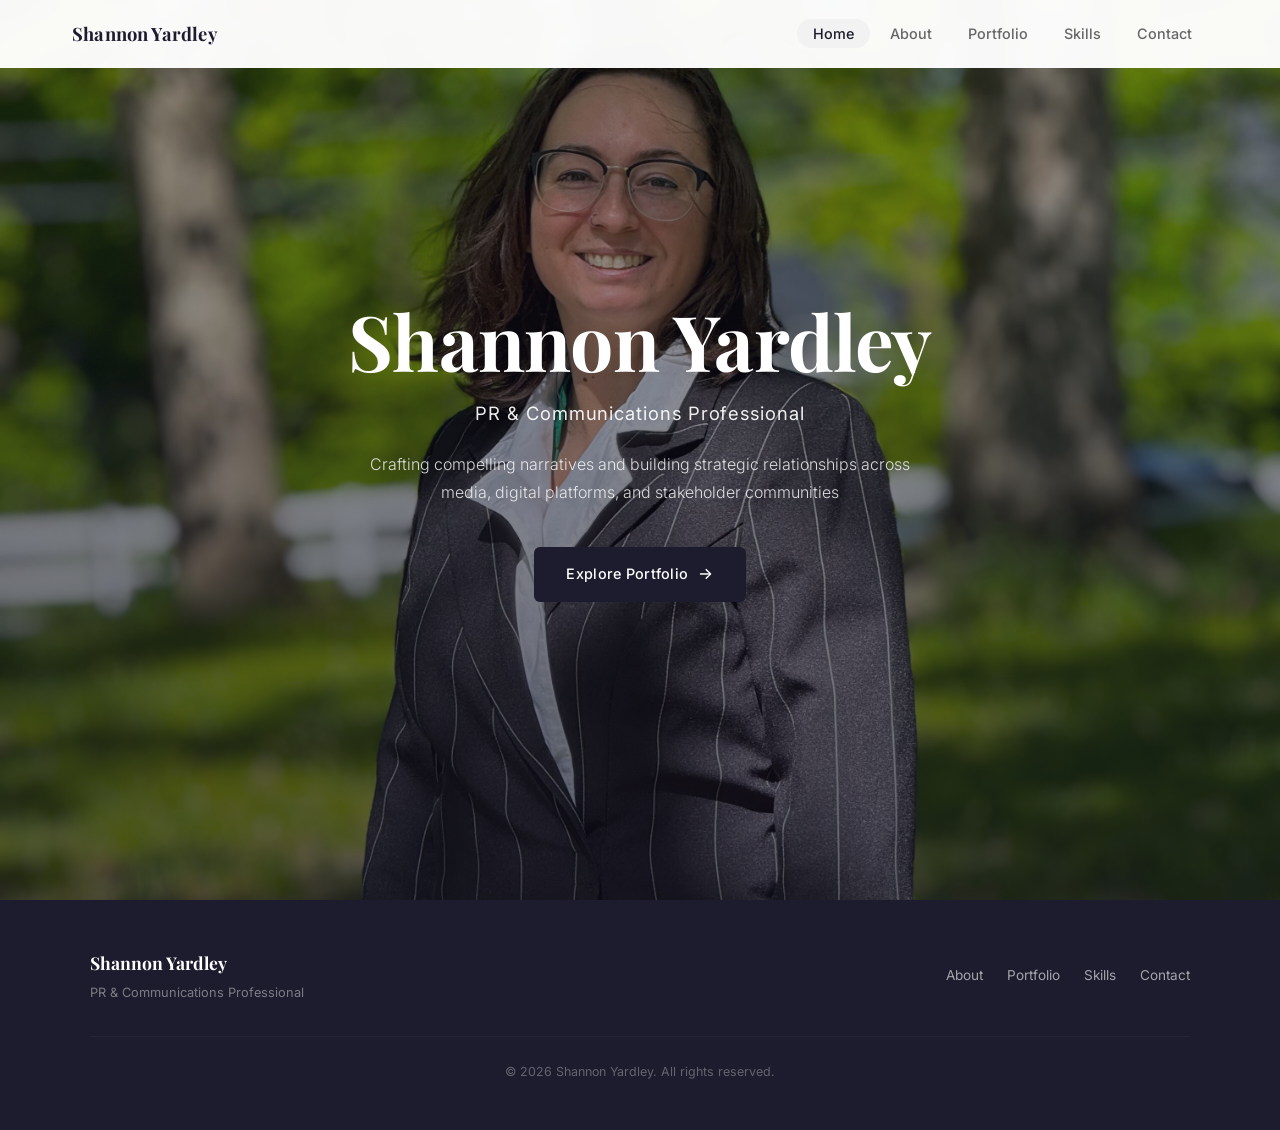
==== index.html @ c1e16552 "Initial commit" ====
<!DOCTYPE html>
<html lang="en">
<head>
  <meta charset="UTF-8" />
  <meta name="viewport" content="width=device-width, initial-scale=1.0" />
  <title>Shannon Yardley — PR & Communications Professional</title>
  <meta name="description" content="Portfolio of Shannon Yardley, PR & Communications Professional. Crafting compelling narratives and building strategic relationships." />
  <link rel="stylesheet" href="css/style.css" />
</head>
<body>

  <!-- NAVBAR -->
  <nav class="navbar" aria-label="Main navigation">
    <div class="nav-container">
      <a href="index.html" class="nav-logo">Shannon Yardley</a>
      <button class="nav-toggle" aria-label="Toggle navigation" aria-expanded="false">
        <span></span><span></span><span></span>
      </button>
      <ul class="nav-links" role="list">
        <li><a href="index.html" class="active">Home</a></li>
        <li><a href="about.html">About</a></li>
        <li><a href="portfolio/index.html">Portfolio</a></li>
        <li><a href="skills.html">Skills</a></li>
        <li><a href="contact.html">Contact</a></li>
      </ul>
    </div>
  </nav>

  <!-- HERO -->
  <section class="hero" aria-label="Introduction">
    <div class="hero-bg" role="img" aria-label="Shannon Yardley professional photo"></div>
    <div class="hero-overlay"></div>
    <div class="hero-content">
      <h1>Shannon Yardley</h1>
      <p class="tagline">PR &amp; Communications Professional</p>
      <p class="description">
        Crafting compelling narratives and building strategic relationships across
        media, digital platforms, and stakeholder communities
      </p>
      <a href="portfolio/index.html" class="btn btn-dark">
        Explore Portfolio <span class="arrow">→</span>
      </a>
    </div>
  </section>

  <!-- FOOTER -->
  <footer class="footer">
    <div class="footer-inner">
      <div>
        <div class="footer-brand">Shannon Yardley</div>
        <div class="footer-tagline">PR &amp; Communications Professional</div>
      </div>
      <nav class="footer-links" aria-label="Footer navigation">
        <a href="about.html">About</a>
        <a href="portfolio/index.html">Portfolio</a>
        <a href="skills.html">Skills</a>
        <a href="contact.html">Contact</a>
      </nav>
    </div>
    <p class="footer-copy">&copy; <span id="year"></span> Shannon Yardley. All rights reserved.</p>
  </footer>

  <script src="js/main.js"></script>
  <script>document.getElementById('year').textContent = new Date().getFullYear();</script>
</body>
</html>
---- css/style.css ----
/* ========================================
   SHANNON YARDLEY PORTFOLIO
   Global Styles
   ======================================== */

@import url('https://fonts.googleapis.com/css2?family=Playfair+Display:wght@400;600;700;900&family=Inter:wght@300;400;500;600&display=swap');

/* --- Reset & Base --- */
*, *::before, *::after {
  box-sizing: border-box;
  margin: 0;
  padding: 0;
}

:root {
  --navy:      #1C1C2E;
  --navy-mid:  #2D2D44;
  --gold:      #C9A96E;
  --gold-light:#D4B97E;
  --white:     #FFFFFF;
  --off-white: #F8F7F4;
  --gray-100:  #F2F2F2;
  --gray-200:  #E5E5E5;
  --gray-400:  #9E9E9E;
  --gray-600:  #666666;
  --text:      #2A2A2A;
  --font-serif: 'Playfair Display', Georgia, serif;
  --font-sans:  'Inter', system-ui, sans-serif;
  --nav-height: 68px;
  --transition: 0.25s ease;
}

html {
  scroll-behavior: smooth;
}

body {
  font-family: var(--font-sans);
  color: var(--text);
  background: var(--white);
  line-height: 1.7;
  -webkit-font-smoothing: antialiased;
}

img {
  max-width: 100%;
  display: block;
}

a {
  text-decoration: none;
  color: inherit;
}

ul {
  list-style: none;
}

/* ========================================
   NAVIGATION
   ======================================== */

.navbar {
  position: fixed;
  top: 0;
  left: 0;
  right: 0;
  z-index: 1000;
  height: var(--nav-height);
  background: rgba(255, 255, 255, 0.97);
  backdrop-filter: blur(8px);
  border-bottom: 1px solid transparent;
  display: flex;
  align-items: center;
  transition: border-color var(--transition), box-shadow var(--transition);
}

.navbar.scrolled {
  border-bottom-color: var(--gray-200);
  box-shadow: 0 2px 16px rgba(0,0,0,0.06);
}

.nav-container {
  width: 100%;
  max-width: 1200px;
  margin: 0 auto;
  padding: 0 32px;
  display: flex;
  align-items: center;
  justify-content: space-between;
}

.nav-logo {
  font-family: var(--font-serif);
  font-weight: 700;
  font-size: 1.15rem;
  color: var(--navy);
  letter-spacing: 0.01em;
}

.nav-links {
  display: flex;
  align-items: center;
  gap: 4px;
}

.nav-links a {
  font-size: 0.9rem;
  font-weight: 500;
  color: var(--gray-600);
  padding: 6px 16px;
  border-radius: 100px;
  transition: background var(--transition), color var(--transition);
}

.nav-links a:hover {
  background: var(--gray-100);
  color: var(--navy);
}

.nav-links a.active {
  background: var(--gray-100);
  color: var(--navy);
}

/* Hamburger */
.nav-toggle {
  display: none;
  flex-direction: column;
  gap: 5px;
  cursor: pointer;
  padding: 4px;
  background: none;
  border: none;
}

.nav-toggle span {
  display: block;
  width: 24px;
  height: 2px;
  background: var(--navy);
  border-radius: 2px;
  transition: transform var(--transition), opacity var(--transition);
}

.nav-toggle.open span:nth-child(1) { transform: translateY(7px) rotate(45deg); }
.nav-toggle.open span:nth-child(2) { opacity: 0; }
.nav-toggle.open span:nth-child(3) { transform: translateY(-7px) rotate(-45deg); }


/* ========================================
   HERO SECTION (index.html)
   ======================================== */

.hero {
  position: relative;
  height: 100vh;
  min-height: 600px;
  display: flex;
  align-items: center;
  justify-content: center;
  text-align: center;
  overflow: hidden;
  color: var(--white);
}

.hero-bg {
  position: absolute;
  inset: 0;
  background-image: url('../assets/images/hero.jpg');
  background-size: cover;
  background-position: center top;
  background-repeat: no-repeat;
  transform: scale(1.03);
  transition: transform 8s ease;
}

.hero.loaded .hero-bg {
  transform: scale(1);
}

.hero-overlay {
  position: absolute;
  inset: 0;
  background: linear-gradient(
    to bottom,
    rgba(15, 15, 30, 0.35) 0%,
    rgba(15, 15, 30, 0.50) 50%,
    rgba(15, 15, 30, 0.65) 100%
  );
}

.hero-content {
  position: relative;
  z-index: 1;
  max-width: 720px;
  padding: 0 24px;
}

.hero-content h1 {
  font-family: var(--font-serif);
  font-size: clamp(2.8rem, 6vw, 5rem);
  font-weight: 700;
  line-height: 1.1;
  letter-spacing: -0.01em;
  margin-bottom: 16px;
}

.hero-content .tagline {
  font-size: clamp(0.95rem, 2vw, 1.15rem);
  font-weight: 400;
  letter-spacing: 0.05em;
  text-transform: none;
  margin-bottom: 20px;
  opacity: 0.92;
}

.hero-content .description {
  font-size: clamp(0.85rem, 1.5vw, 1rem);
  font-weight: 300;
  max-width: 540px;
  margin: 0 auto 40px;
  opacity: 0.82;
  line-height: 1.8;
}

/* Buttons */
.btn {
  display: inline-flex;
  align-items: center;
  gap: 10px;
  padding: 14px 32px;
  border-radius: 6px;
  font-family: var(--font-sans);
  font-size: 0.9rem;
  font-weight: 500;
  letter-spacing: 0.02em;
  cursor: pointer;
  border: none;
  transition: all var(--transition);
}

.btn-dark {
  background: var(--navy);
  color: var(--white);
}

.btn-dark:hover {
  background: var(--navy-mid);
  transform: translateY(-1px);
  box-shadow: 0 6px 20px rgba(0,0,0,0.25);
}

.btn-outline {
  background: transparent;
  color: var(--navy);
  border: 1.5px solid var(--navy);
}

.btn-outline:hover {
  background: var(--navy);
  color: var(--white);
}

.btn-gold {
  background: var(--gold);
  color: var(--white);
}

.btn-gold:hover {
  background: var(--gold-light);
  transform: translateY(-1px);
  box-shadow: 0 6px 20px rgba(201, 169, 110, 0.35);
}

.arrow {
  font-size: 1.1em;
  transition: transform var(--transition);
}

.btn:hover .arrow {
  transform: translateX(4px);
}


/* ========================================
   PAGE HEADER (inner pages)
   ======================================== */

.page-header {
  background: var(--navy);
  color: var(--white);
  padding: calc(var(--nav-height) + 64px) 32px 64px;
  text-align: center;
}

.page-header h1 {
  font-family: var(--font-serif);
  font-size: clamp(2rem, 4vw, 3rem);
  font-weight: 700;
  margin-bottom: 14px;
}

.page-header p {
  font-size: 1rem;
  opacity: 0.75;
  max-width: 560px;
  margin: 0 auto;
}

.breadcrumb {
  font-size: 0.8rem;
  opacity: 0.6;
  margin-bottom: 12px;
  letter-spacing: 0.04em;
}

.breadcrumb a:hover {
  opacity: 1;
  text-decoration: underline;
}


/* ========================================
   SECTIONS / LAYOUT
   ======================================== */

.section {
  padding: 96px 32px;
}

.section-alt {
  background: var(--off-white);
}

.container {
  max-width: 1100px;
  margin: 0 auto;
}

.container-narrow {
  max-width: 760px;
  margin: 0 auto;
}

.section-label {
  font-size: 0.75rem;
  font-weight: 600;
  letter-spacing: 0.12em;
  text-transform: uppercase;
  color: var(--gold);
  margin-bottom: 12px;
}

.section-title {
  font-family: var(--font-serif);
  font-size: clamp(1.8rem, 3.5vw, 2.6rem);
  font-weight: 700;
  color: var(--navy);
  line-height: 1.2;
  margin-bottom: 20px;
}

.section-sub {
  font-size: 1rem;
  color: var(--gray-600);
  max-width: 560px;
  line-height: 1.8;
}

.divider {
  width: 48px;
  height: 3px;
  background: var(--gold);
  margin: 20px 0 40px;
  border-radius: 2px;
}

.divider-center {
  margin: 20px auto 40px;
}

.text-center { text-align: center; }
.text-center .section-sub { margin: 0 auto; }


/* ========================================
   ABOUT PAGE
   ======================================== */

.about-grid {
  display: grid;
  grid-template-columns: 1fr 1.6fr;
  gap: 72px;
  align-items: start;
}

.about-photo-wrap {
  position: sticky;
  top: calc(var(--nav-height) + 32px);
}

.about-photo {
  width: 100%;
  aspect-ratio: 3/4;
  object-fit: cover;
  object-position: top center;
  border-radius: 4px;
  box-shadow: 0 20px 60px rgba(0,0,0,0.12);
}

.about-photo-placeholder {
  width: 100%;
  aspect-ratio: 3/4;
  background: var(--gray-200);
  border-radius: 4px;
  display: flex;
  align-items: center;
  justify-content: center;
  color: var(--gray-400);
  font-size: 0.85rem;
}

.about-text p {
  font-size: 1rem;
  line-height: 1.9;
  color: var(--gray-600);
  margin-bottom: 24px;
}

.about-text p:last-child {
  margin-bottom: 0;
}

.about-text .highlight {
  font-family: var(--font-serif);
  font-size: 1.2rem;
  color: var(--navy);
  line-height: 1.7;
  font-style: italic;
}


/* ========================================
   SKILLS PAGE
   ======================================== */

.skills-grid {
  display: grid;
  grid-template-columns: repeat(auto-fit, minmax(280px, 1fr));
  gap: 32px;
}

.skill-card {
  background: var(--white);
  border: 1px solid var(--gray-200);
  border-radius: 8px;
  padding: 36px 32px;
  transition: box-shadow var(--transition), transform var(--transition);
}

.skill-card:hover {
  box-shadow: 0 12px 40px rgba(0,0,0,0.08);
  transform: translateY(-3px);
}

.skill-card-icon {
  width: 44px;
  height: 44px;
  background: var(--navy);
  border-radius: 10px;
  display: flex;
  align-items: center;
  justify-content: center;
  margin-bottom: 20px;
  font-size: 1.2rem;
}

.skill-card h3 {
  font-family: var(--font-serif);
  font-size: 1.15rem;
  font-weight: 600;
  color: var(--navy);
  margin-bottom: 12px;
}

.skill-card p {
  font-size: 0.9rem;
  color: var(--gray-600);
  line-height: 1.7;
}

.skill-tags {
  display: flex;
  flex-wrap: wrap;
  gap: 8px;
  margin-top: 16px;
}

.skill-tag {
  font-size: 0.78rem;
  font-weight: 500;
  padding: 4px 12px;
  background: var(--off-white);
  border: 1px solid var(--gray-200);
  border-radius: 100px;
  color: var(--gray-600);
}


/* ========================================
   PORTFOLIO PAGE
   ======================================== */

.portfolio-grid {
  display: grid;
  grid-template-columns: repeat(auto-fit, minmax(300px, 1fr));
  gap: 32px;
}

.portfolio-card {
  display: block;
  background: var(--white);
  border: 1px solid var(--gray-200);
  border-radius: 8px;
  overflow: hidden;
  transition: box-shadow var(--transition), transform var(--transition);
  color: inherit;
}

.portfolio-card:hover {
  box-shadow: 0 16px 48px rgba(0,0,0,0.10);
  transform: translateY(-4px);
}

.portfolio-card-thumb {
  aspect-ratio: 16/9;
  background: var(--navy);
  overflow: hidden;
  position: relative;
}

.portfolio-card-thumb img {
  width: 100%;
  height: 100%;
  object-fit: cover;
  transition: transform 0.4s ease;
}

.portfolio-card:hover .portfolio-card-thumb img {
  transform: scale(1.04);
}

.portfolio-card-thumb-placeholder {
  width: 100%;
  height: 100%;
  display: flex;
  align-items: center;
  justify-content: center;
  font-size: 2.5rem;
}

.portfolio-card-body {
  padding: 28px;
}

.portfolio-card-tag {
  font-size: 0.72rem;
  font-weight: 600;
  letter-spacing: 0.1em;
  text-transform: uppercase;
  color: var(--gold);
  margin-bottom: 8px;
}

.portfolio-card-body h3 {
  font-family: var(--font-serif);
  font-size: 1.2rem;
  font-weight: 600;
  color: var(--navy);
  margin-bottom: 10px;
  line-height: 1.3;
}

.portfolio-card-body p {
  font-size: 0.88rem;
  color: var(--gray-600);
  line-height: 1.7;
}

.portfolio-card-footer {
  padding: 0 28px 24px;
  display: flex;
  align-items: center;
  justify-content: space-between;
}

.card-link {
  font-size: 0.85rem;
  font-weight: 600;
  color: var(--navy);
  display: flex;
  align-items: center;
  gap: 6px;
  transition: gap var(--transition);
}

.portfolio-card:hover .card-link {
  gap: 10px;
}


/* ========================================
   PROJECT DETAIL PAGE (sub-portfolio)
   ======================================== */

.project-list {
  display: flex;
  flex-direction: column;
  gap: 40px;
}

.project-item {
  background: var(--white);
  border: 1px solid var(--gray-200);
  border-radius: 8px;
  overflow: hidden;
}

.project-item-header {
  padding: 32px 36px 24px;
  border-bottom: 1px solid var(--gray-200);
}

.project-item-header h3 {
  font-family: var(--font-serif);
  font-size: 1.35rem;
  font-weight: 600;
  color: var(--navy);
  margin-bottom: 8px;
}

.project-meta {
  display: flex;
  flex-wrap: wrap;
  gap: 12px;
  font-size: 0.82rem;
  color: var(--gray-400);
  margin-bottom: 16px;
}

.project-meta span {
  display: flex;
  align-items: center;
  gap: 4px;
}

.project-item-body {
  padding: 24px 36px;
}

.project-item-body p {
  font-size: 0.95rem;
  color: var(--gray-600);
  line-height: 1.8;
  margin-bottom: 20px;
}

.project-downloads {
  display: flex;
  flex-wrap: wrap;
  gap: 12px;
  margin-top: 8px;
}

.download-btn {
  display: inline-flex;
  align-items: center;
  gap: 8px;
  padding: 10px 20px;
  background: var(--off-white);
  border: 1px solid var(--gray-200);
  border-radius: 6px;
  font-size: 0.85rem;
  font-weight: 500;
  color: var(--navy);
  transition: background var(--transition), border-color var(--transition);
  cursor: pointer;
}

.download-btn:hover {
  background: var(--navy);
  color: var(--white);
  border-color: var(--navy);
}

.download-btn svg {
  flex-shrink: 0;
}


/* ========================================
   CONTACT PAGE
   ======================================== */

.contact-grid {
  display: grid;
  grid-template-columns: 1fr 1.4fr;
  gap: 72px;
  align-items: start;
}

.contact-info h2 {
  font-family: var(--font-serif);
  font-size: 1.8rem;
  color: var(--navy);
  margin-bottom: 16px;
}

.contact-info p {
  font-size: 0.95rem;
  color: var(--gray-600);
  line-height: 1.8;
  margin-bottom: 36px;
}

.contact-links {
  display: flex;
  flex-direction: column;
  gap: 16px;
}

.contact-link-item {
  display: flex;
  align-items: center;
  gap: 14px;
  font-size: 0.92rem;
  color: var(--text);
}

.contact-link-item .icon-wrap {
  width: 40px;
  height: 40px;
  background: var(--navy);
  border-radius: 8px;
  display: flex;
  align-items: center;
  justify-content: center;
  flex-shrink: 0;
  color: var(--white);
  font-size: 1rem;
}

.contact-link-item a {
  color: var(--navy);
  font-weight: 500;
  transition: color var(--transition);
}

.contact-link-item a:hover {
  color: var(--gold);
}

/* Contact Form */
.contact-form {
  background: var(--white);
  border: 1px solid var(--gray-200);
  border-radius: 10px;
  padding: 40px;
}

.form-group {
  margin-bottom: 24px;
}

.form-row {
  display: grid;
  grid-template-columns: 1fr 1fr;
  gap: 20px;
}

label {
  display: block;
  font-size: 0.85rem;
  font-weight: 600;
  color: var(--navy);
  margin-bottom: 8px;
  letter-spacing: 0.01em;
}

input[type="text"],
input[type="email"],
input[type="tel"],
textarea,
select {
  width: 100%;
  padding: 12px 16px;
  border: 1.5px solid var(--gray-200);
  border-radius: 6px;
  font-family: var(--font-sans);
  font-size: 0.92rem;
  color: var(--text);
  background: var(--white);
  transition: border-color var(--transition), box-shadow var(--transition);
  outline: none;
  -webkit-appearance: none;
}

input:focus,
textarea:focus,
select:focus {
  border-color: var(--navy);
  box-shadow: 0 0 0 3px rgba(28, 28, 46, 0.08);
}

textarea {
  min-height: 140px;
  resize: vertical;
}

.form-success {
  display: none;
  background: #EDF7F0;
  border: 1px solid #A8D5B5;
  color: #2D6A42;
  border-radius: 6px;
  padding: 16px 20px;
  font-size: 0.9rem;
  margin-top: 16px;
}

.form-success.show {
  display: block;
}


/* ========================================
   FOOTER
   ======================================== */

.footer {
  background: var(--navy);
  color: rgba(255,255,255,0.7);
  padding: 48px 32px;
}

.footer-inner {
  max-width: 1100px;
  margin: 0 auto;
  display: flex;
  align-items: center;
  justify-content: space-between;
  flex-wrap: wrap;
  gap: 24px;
}

.footer-brand {
  font-family: var(--font-serif);
  font-size: 1.1rem;
  font-weight: 700;
  color: var(--white);
}

.footer-tagline {
  font-size: 0.8rem;
  margin-top: 4px;
  opacity: 0.6;
}

.footer-links {
  display: flex;
  gap: 24px;
}

.footer-links a {
  font-size: 0.85rem;
  color: rgba(255,255,255,0.6);
  transition: color var(--transition);
}

.footer-links a:hover {
  color: var(--white);
}

.footer-copy {
  font-size: 0.78rem;
  opacity: 0.45;
  text-align: center;
  margin-top: 32px;
  max-width: 1100px;
  margin-left: auto;
  margin-right: auto;
  padding-top: 24px;
  border-top: 1px solid rgba(255,255,255,0.08);
}


/* ========================================
   UTILITIES
   ======================================== */

.mt-8  { margin-top: 8px;  }
.mt-16 { margin-top: 16px; }
.mt-24 { margin-top: 24px; }
.mt-40 { margin-top: 40px; }
.mb-0  { margin-bottom: 0; }

.visually-hidden {
  position: absolute;
  width: 1px; height: 1px;
  overflow: hidden;
  clip: rect(0,0,0,0);
  white-space: nowrap;
}


/* ========================================
   RESPONSIVE
   ======================================== */

@media (max-width: 900px) {
  .about-grid,
  .contact-grid {
    grid-template-columns: 1fr;
    gap: 48px;
  }

  .about-photo-wrap {
    position: static;
    max-width: 320px;
  }

  .about-photo,
  .about-photo-placeholder {
    aspect-ratio: 4/3;
  }
}

@media (max-width: 700px) {
  .section { padding: 64px 20px; }

  .nav-links {
    display: none;
    position: fixed;
    top: var(--nav-height);
    left: 0; right: 0;
    background: var(--white);
    flex-direction: column;
    align-items: stretch;
    padding: 16px 20px 24px;
    border-bottom: 1px solid var(--gray-200);
    box-shadow: 0 8px 24px rgba(0,0,0,0.08);
    gap: 4px;
  }

  .nav-links.open {
    display: flex;
  }

  .nav-links a {
    padding: 12px 16px;
    border-radius: 6px;
  }

  .nav-toggle {
    display: flex;
  }

  .footer-inner {
    flex-direction: column;
    align-items: flex-start;
    gap: 16px;
  }

  .form-row {
    grid-template-columns: 1fr;
  }

  .contact-form {
    padding: 28px 22px;
  }

  .project-item-header,
  .project-item-body {
    padding-left: 22px;
    padding-right: 22px;
  }
}

@media (max-width: 480px) {
  .hero-content h1 { font-size: 2.4rem; }
  .portfolio-grid { grid-template-columns: 1fr; }
  .skills-grid    { grid-template-columns: 1fr; }
}
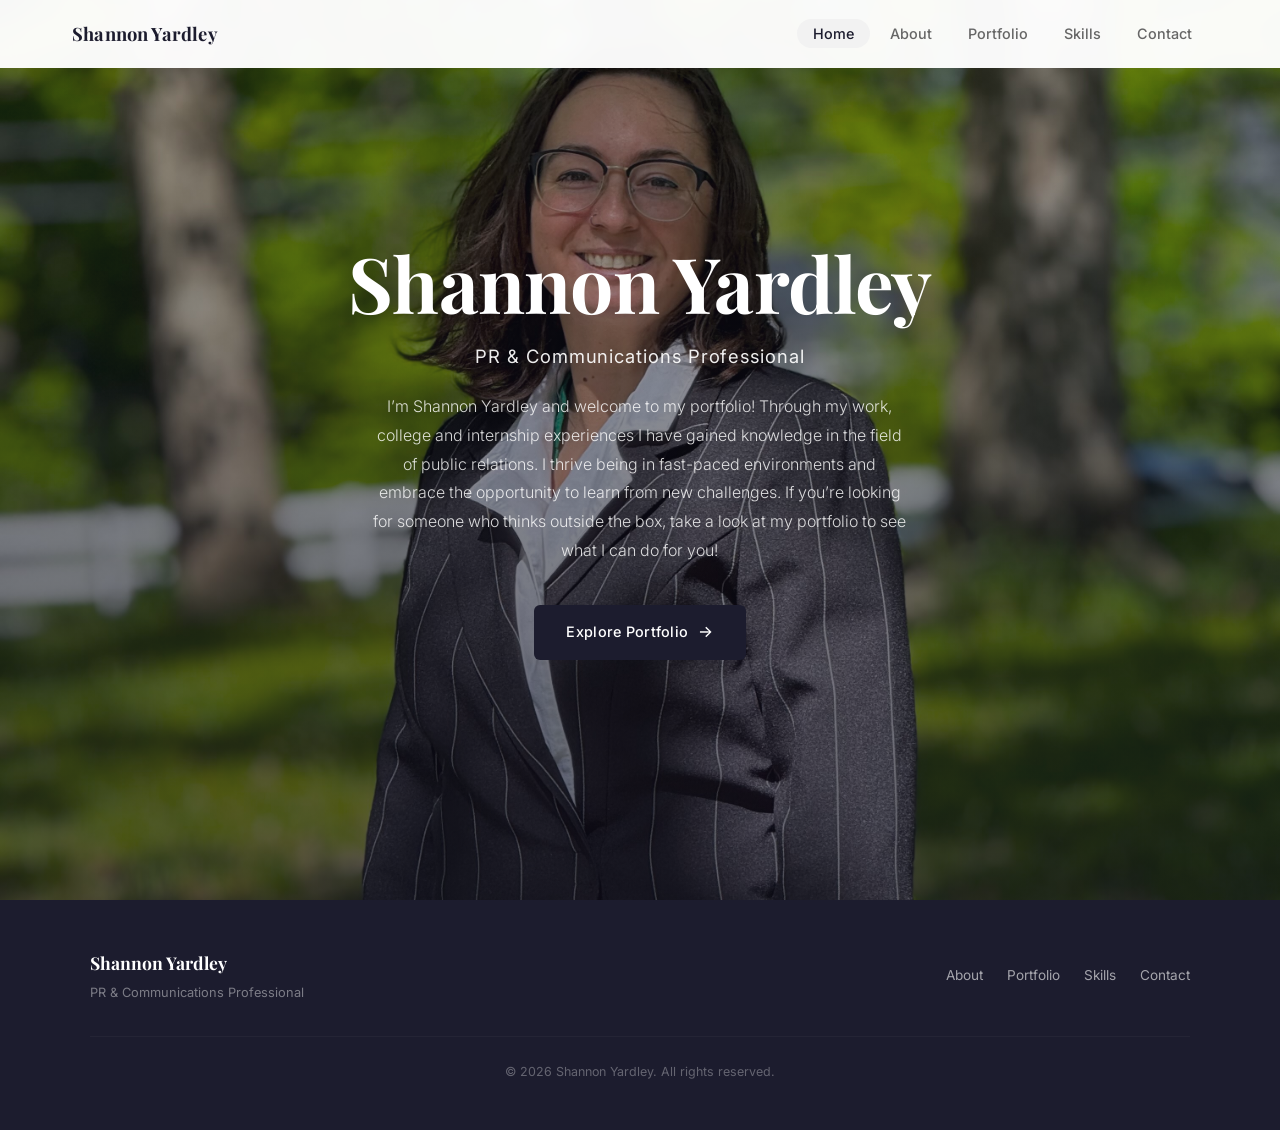
==== commit 4a292f4a: "updates to favicon, form functionality, other copy" ====
--- a/index.html
+++ b/index.html
@@ -4,6 +4,7 @@
   <meta charset="UTF-8" />
   <meta name="viewport" content="width=device-width, initial-scale=1.0" />
   <title>Shannon Yardley — PR & Communications Professional</title>
+  <link rel="icon" href="assets/images/favicon.ico" type="image/x-icon">
   <meta name="description" content="Portfolio of Shannon Yardley, PR & Communications Professional. Crafting compelling narratives and building strategic relationships." />
   <link rel="stylesheet" href="css/style.css" />
 </head>
@@ -13,7 +14,7 @@
   <nav class="navbar" aria-label="Main navigation">
     <div class="nav-container">
       <a href="index.html" class="nav-logo">Shannon Yardley</a>
-      <button class="nav-toggle" aria-label="Toggle navigation" aria-expanded="false">
+      <button type="button" class="nav-toggle" aria-label="Toggle navigation" aria-expanded="false">
         <span></span><span></span><span></span>
       </button>
       <ul class="nav-links" role="list">
@@ -34,8 +35,7 @@
       <h1>Shannon Yardley</h1>
       <p class="tagline">PR &amp; Communications Professional</p>
       <p class="description">
-        Crafting compelling narratives and building strategic relationships across
-        media, digital platforms, and stakeholder communities
+        I’m Shannon Yardley and welcome to my portfolio! Through my work, college and internship experiences I have gained knowledge in the field of public relations. I thrive being in fast-paced environments and embrace the opportunity to learn from new challenges. If you’re looking for someone who thinks outside the box, take a look at my portfolio to see what I can do for you!
       </p>
       <a href="portfolio/index.html" class="btn btn-dark">
         Explore Portfolio <span class="arrow">→</span>
--- a/css/style.css
+++ b/css/style.css
@@ -141,6 +141,7 @@
   background: var(--navy);
   border-radius: 2px;
   transition: transform var(--transition), opacity var(--transition);
+  pointer-events: none;
 }
 
 .nav-toggle.open span:nth-child(1) { transform: translateY(7px) rotate(45deg); }
@@ -833,6 +834,25 @@
   display: block;
 }
 
+.form-error {
+  display: none;
+  background: #FDF2F2;
+  border: 1px solid #F5C6C6;
+  color: #8B2020;
+  border-radius: 6px;
+  padding: 16px 20px;
+  font-size: 0.9rem;
+  margin-top: 16px;
+}
+
+.form-error.show {
+  display: block;
+}
+
+.cf-turnstile {
+  margin-bottom: 16px;
+}
+
 
 /* ========================================
    FOOTER
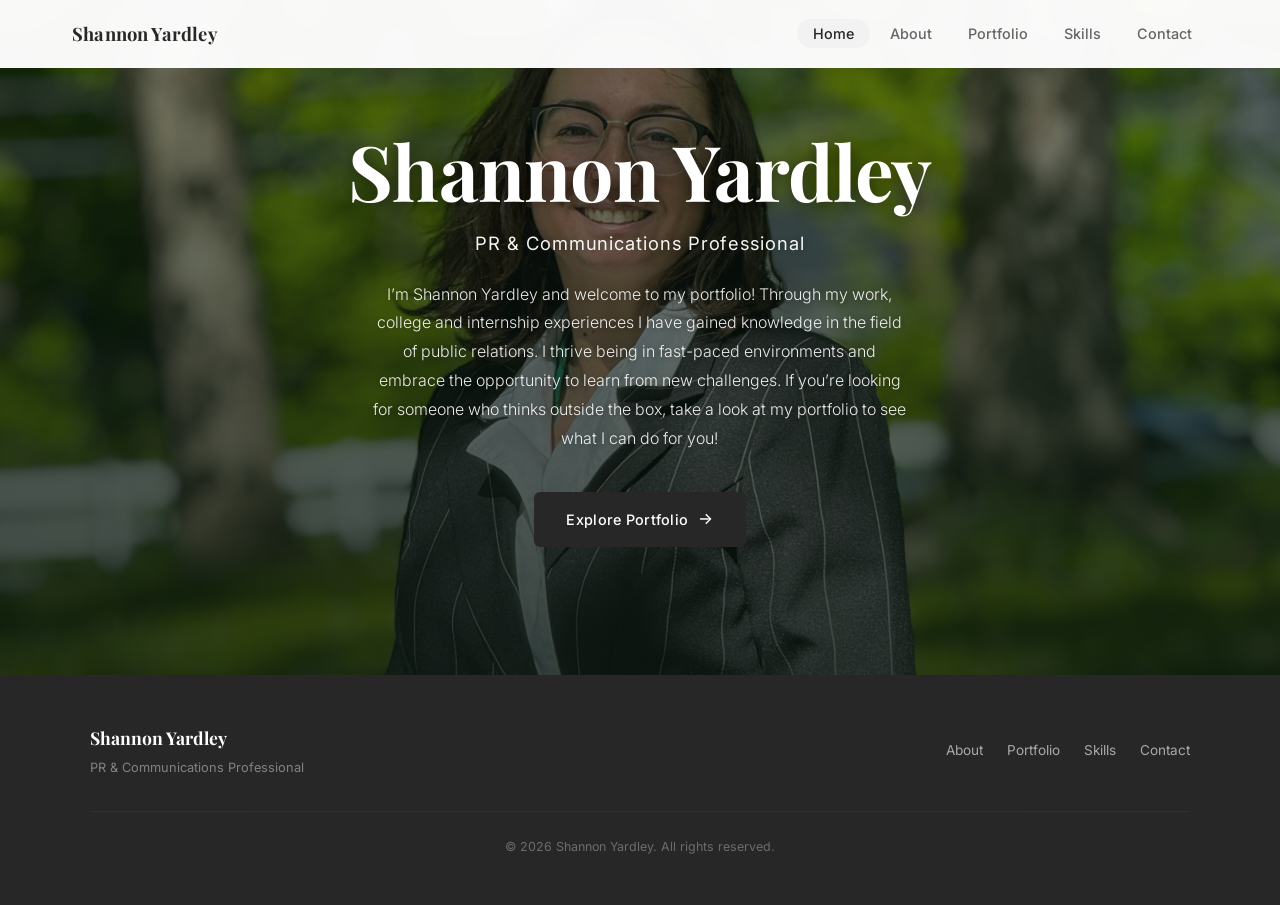
==== commit 7364847a: "SEO, GSC tools modifications, sitemap" ====
--- a/index.html
+++ b/index.html
@@ -6,6 +6,45 @@
   <title>Shannon Yardley — PR & Communications Professional</title>
   <link rel="icon" href="assets/images/favicon.ico" type="image/x-icon">
   <meta name="description" content="Portfolio of Shannon Yardley, PR & Communications Professional. Crafting compelling narratives and building strategic relationships." />
+
+  <!-- Canonical -->
+  <link rel="canonical" href="https://shannonyardley.com/" />
+
+  <!-- Open Graph -->
+  <meta property="og:type"        content="website" />
+  <meta property="og:url"         content="https://shannonyardley.com/" />
+  <meta property="og:title"       content="Shannon Yardley — PR & Communications Professional" />
+  <meta property="og:description" content="Portfolio of Shannon Yardley, PR & Communications Professional. Crafting compelling narratives and building strategic relationships." />
+  <meta property="og:image"       content="https://shannonyardley.com/assets/images/hero.jpg" />
+  <meta property="og:image:width"  content="1200" />
+  <meta property="og:image:height" content="630" />
+
+  <!-- Twitter Card -->
+  <meta name="twitter:card"        content="summary_large_image" />
+  <meta name="twitter:title"       content="Shannon Yardley — PR & Communications Professional" />
+  <meta name="twitter:description" content="Portfolio of Shannon Yardley, PR & Communications Professional. Crafting compelling narratives and building strategic relationships." />
+  <meta name="twitter:image"       content="https://shannonyardley.com/assets/images/hero.jpg" />
+
+  <!-- JSON-LD Person Schema -->
+  <script type="application/ld+json">
+  {
+    "@context": "https://schema.org",
+    "@type": "Person",
+    "name": "Shannon Yardley",
+    "url": "https://shannonyardley.com",
+    "jobTitle": "PR & Communications Professional",
+    "description": "Communications professional specializing in public relations, strategic storytelling, press releases, social media, and brand communications.",
+    "alumniOf": {
+      "@type": "CollegeOrUniversity",
+      "name": "Purdue University Northwest"
+    },
+    "knowsAbout": ["Public Relations", "Communications", "AP Style Writing", "Press Releases", "Social Media", "Advertising"],
+    "sameAs": [
+      "https://www.linkedin.com/in/shannon-yardley/"
+    ]
+  }
+  </script>
+
   <link rel="stylesheet" href="css/style.css" />
 </head>
 <body>
--- a/css/style.css
+++ b/css/style.css
@@ -13,8 +13,8 @@
 }
 
 :root {
-  --navy:      #1C1C2E;
-  --navy-mid:  #2D2D44;
+  --navy:      #272727;
+  --navy-mid:  #2A4035;
   --gold:      #C9A96E;
   --gold-light:#D4B97E;
   --white:     #FFFFFF;
@@ -40,6 +40,9 @@
   background: var(--white);
   line-height: 1.7;
   -webkit-font-smoothing: antialiased;
+  display: flex;
+  flex-direction: column;
+  min-height: 100vh;
 }
 
 img {
@@ -155,8 +158,8 @@
 
 .hero {
   position: relative;
-  height: 100vh;
-  min-height: 600px;
+  flex: 1;
+  min-height: 75vh;
   display: flex;
   align-items: center;
   justify-content: center;
@@ -170,7 +173,7 @@
   inset: 0;
   background-image: url('../assets/images/hero.jpg');
   background-size: cover;
-  background-position: center top;
+  background-position: center 20%;
   background-repeat: no-repeat;
   transform: scale(1.03);
   transition: transform 8s ease;
@@ -185,9 +188,9 @@
   inset: 0;
   background: linear-gradient(
     to bottom,
-    rgba(15, 15, 30, 0.35) 0%,
-    rgba(15, 15, 30, 0.50) 50%,
-    rgba(15, 15, 30, 0.65) 100%
+    rgba(10, 22, 16, 0.45) 0%,
+    rgba(10, 22, 16, 0.65) 50%,
+    rgba(10, 22, 16, 0.80) 100%
   );
 }
 
@@ -205,6 +208,7 @@
   line-height: 1.1;
   letter-spacing: -0.01em;
   margin-bottom: 16px;
+  text-shadow: 0 2px 16px rgba(0, 0, 0, 0.5);
 }
 
 .hero-content .tagline {
@@ -213,7 +217,8 @@
   letter-spacing: 0.05em;
   text-transform: none;
   margin-bottom: 20px;
-  opacity: 0.92;
+  opacity: 0.95;
+  text-shadow: 0 1px 8px rgba(0, 0, 0, 0.45);
 }
 
 .hero-content .description {
@@ -221,8 +226,9 @@
   font-weight: 300;
   max-width: 540px;
   margin: 0 auto 40px;
-  opacity: 0.82;
+  opacity: 0.90;
   line-height: 1.8;
+  text-shadow: 0 1px 6px rgba(0, 0, 0, 0.4);
 }
 
 /* Buttons */
